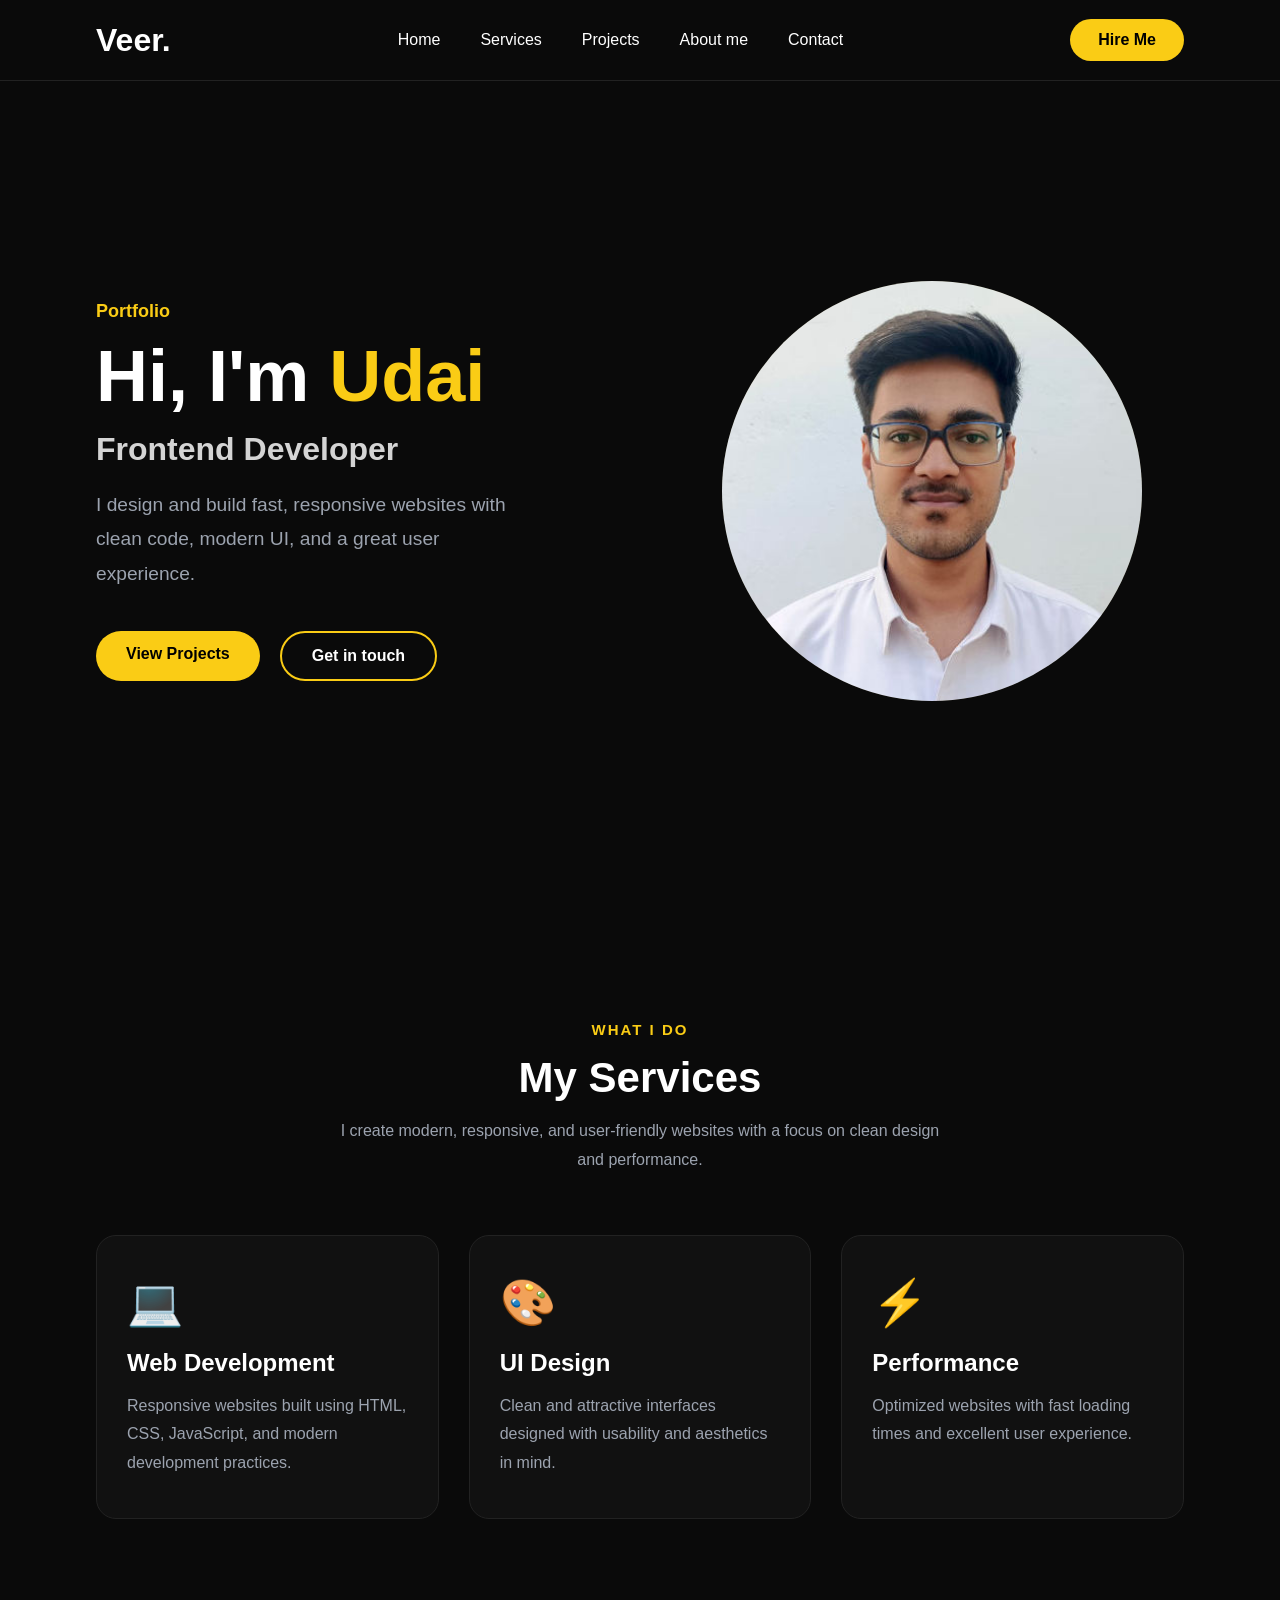
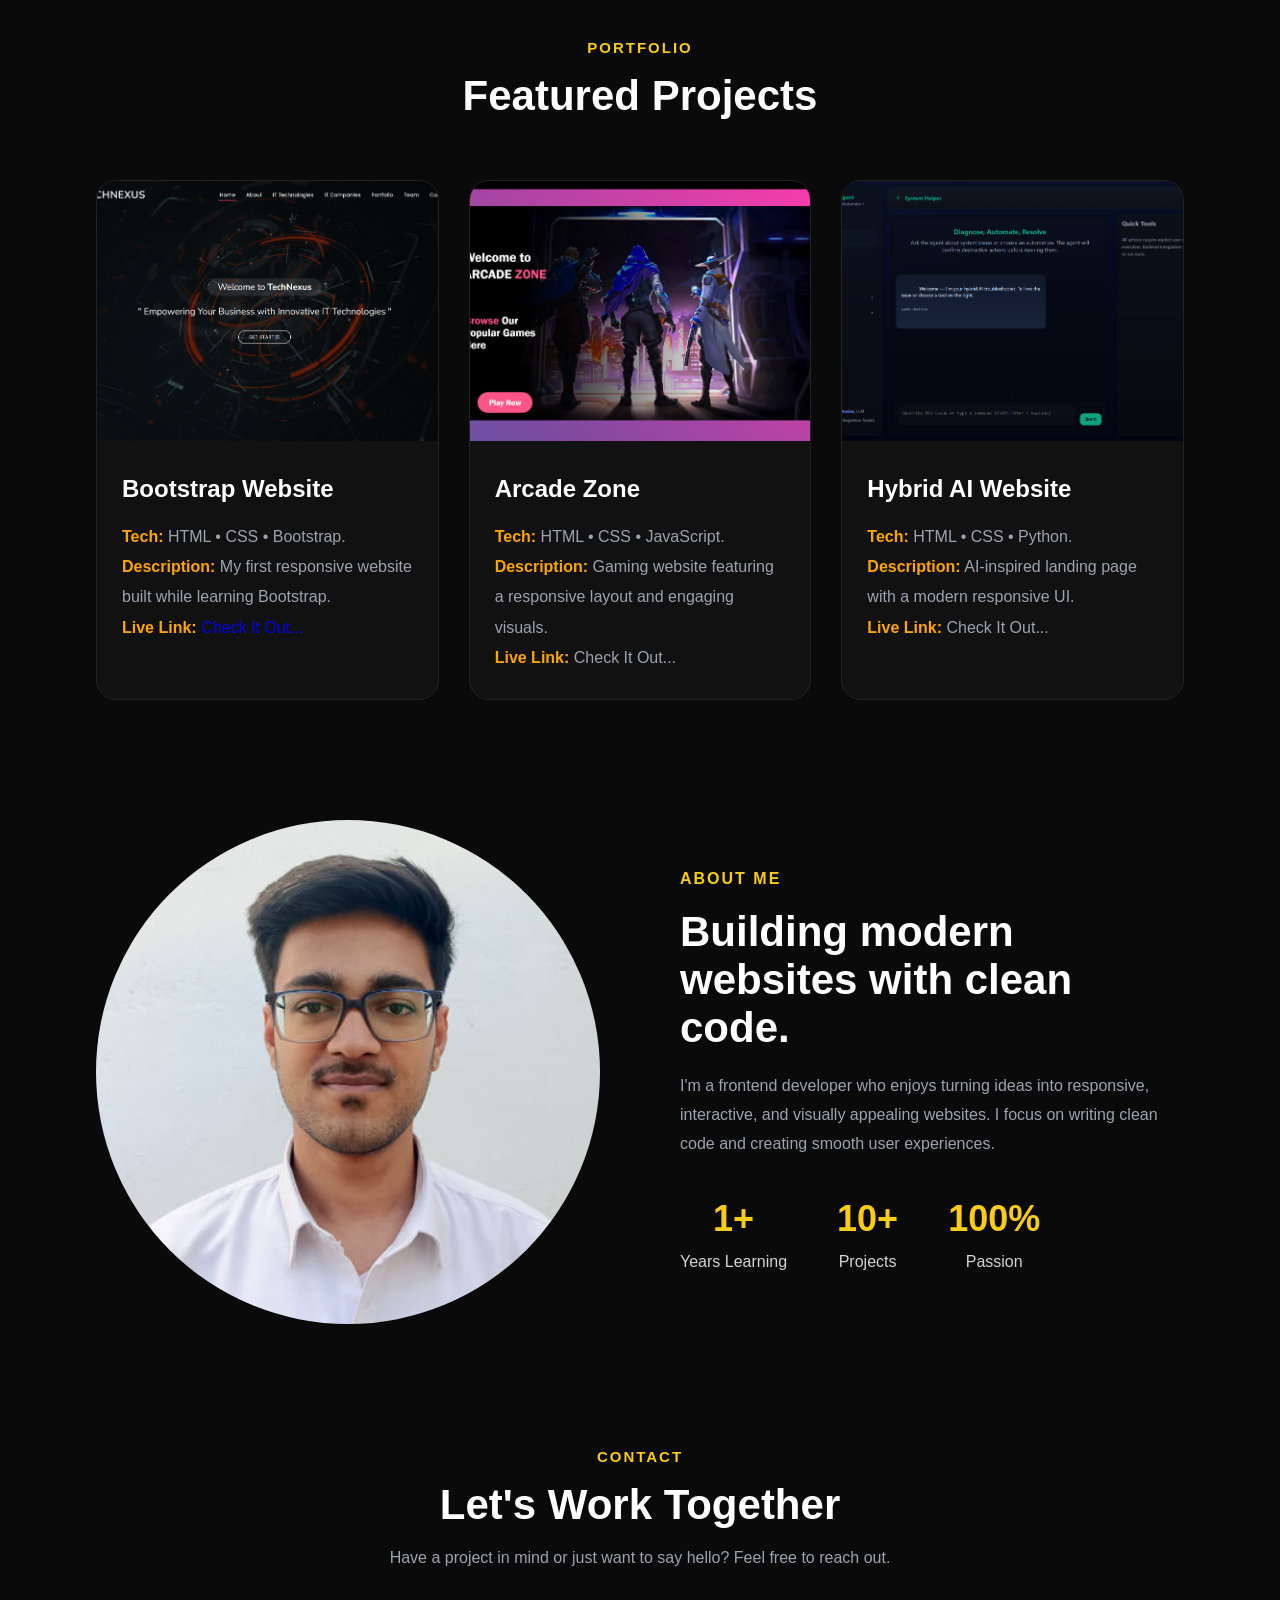
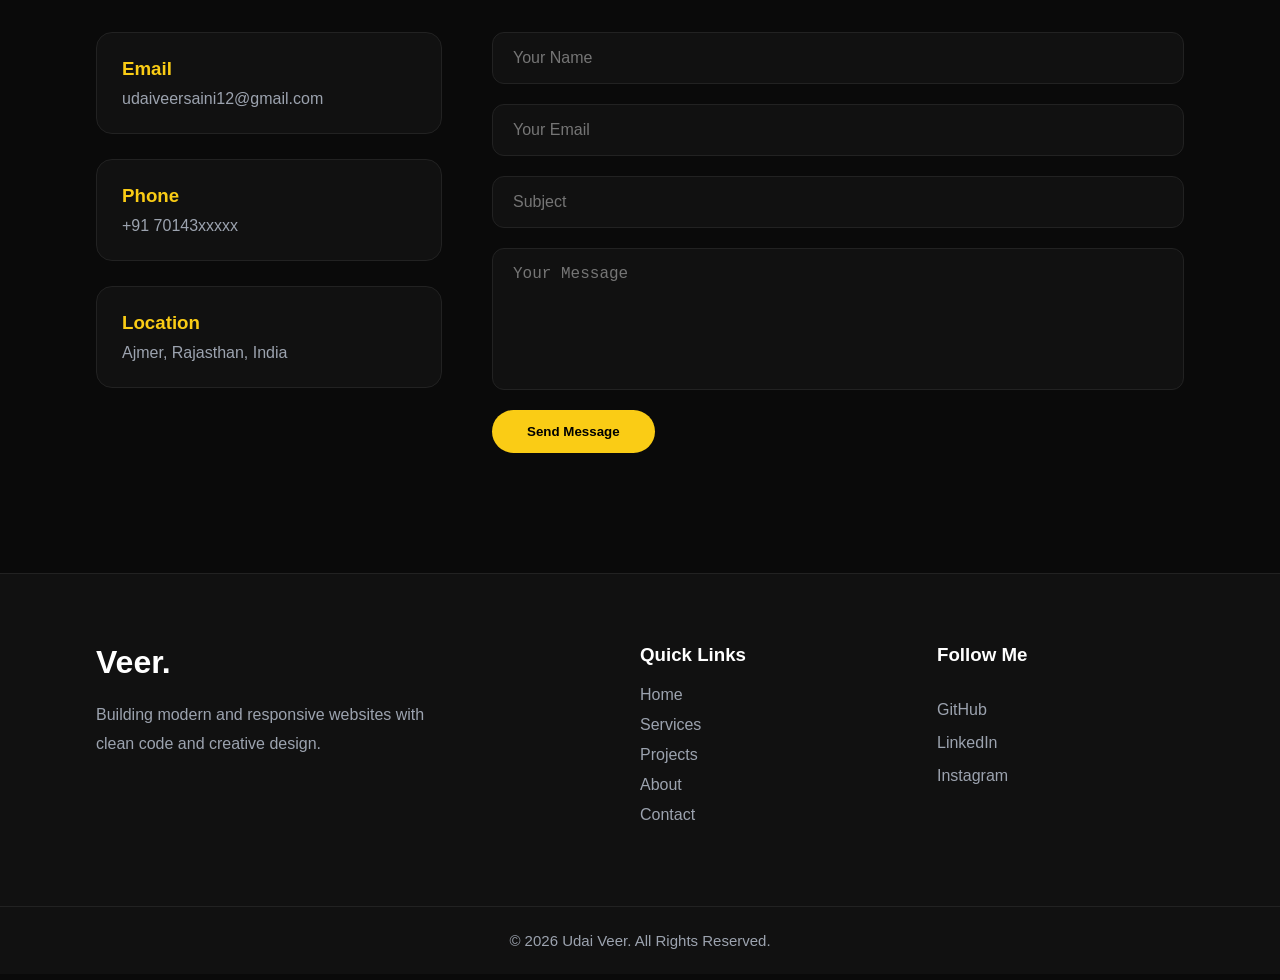
==== index.html @ 5d8bf42f "Initial portfolio website" ====
<!DOCTYPE html>
<html lang="en">
<head>
    <meta charset="UTF-8">
    <meta name="viewport" content="width=device-width, initial-scale=1.0">
    <link rel="stylesheet" href="style.css">
    <title>Document</title>
</head>
<body>
    <header>
    <nav class="navbar">
        <a href="#" class="logo">Veer.</a>

        <ul class="nav-links">
            <li><a href="#hero">Home</a></li>
            <li><a href="#services">Services</a></li>
            <li><a href="#projects">Projects</a></li>
            <li><a href="#about">About me</a></li>
            <li><a href="#contact">Contact</a></li>
        </ul>

        <a href="#contact" class="nav-btn">Hire Me</a>
    </nav>
</header>

<main>
    <section class="hero" id="hero">
        <div class="hero-content">
            <span class="greeting">Portfolio</span>

            <h1>Hi, I'm <span style="color:#facc15;">Udai</span></h1>

            <h2>Frontend Developer</h2>

            <p>
                I design and build fast, responsive websites with clean code,
                modern UI, and a great user experience.
            </p>

            <div class="hero-buttons">
                <a href="#projects" class="btn-primary">View Projects</a>
                <a href="#contact" class="btn-secondary">Get in touch</a>
            </div>
        </div>

        <div class="hero-image">
            <div class="circle"></div>
            <img src="assets/images/Mypicture.jpg" alt="Profile">
        </div>
    </section>
</main>
<section class="services" id="services">

    <div class="section-title">
        <span>WHAT I DO</span>
        <h2>My Services</h2>
        <p>
            I create modern, responsive, and user-friendly websites with a focus
            on clean design and performance.
        </p>
    </div>

    <div class="service-container">

        <div class="service-card">
            <div class="icon">💻</div>
            <h3>Web Development</h3>
            <p>
                Responsive websites built using HTML, CSS, JavaScript, and modern development practices.
            </p>
        </div>

        <div class="service-card">
            <div class="icon">🎨</div>
            <h3>UI Design</h3>
            <p>
                Clean and attractive interfaces designed with usability and aesthetics in mind.
            </p>
        </div>

        <div class="service-card">
            <div class="icon">⚡</div>
            <h3>Performance</h3>
            <p>
                Optimized websites with fast loading times and excellent user experience.
            </p>
        </div>

    </div>

</section>

<section class="work" id="projects">

    <div class="section-title">
        <span>PORTFOLIO</span>
        <h2>Featured Projects</h2>
    </div>

    <div class="work-grid">

        <div class="project-card">
            <img src="assets/images/nexus.png" alt="Project 1">

            <div class="project-content">
                <h3>Bootstrap Website</h3>
                <p><b style="color: orange;">Tech:</b> HTML • CSS • Bootstrap.</p>
                <p><b style="color: orange;">Description: </b> My first responsive website built while learning Bootstrap.</p>
                <p><b style="color: orange;">Live Link:</b><a href="https://udai-veer-saini.github.io/Arcade-zone/" target="_blank"> Check It Out...</a></p>
            </div>
        </div>

        <div class="project-card">
            <img src="assets/images/arcadezone.png" alt="Project 2">

            <div class="project-content">
                <h3>Arcade Zone</h3>
                <p><b style="color: orange;">Tech:</b> HTML • CSS • JavaScript.</p>
                <p><b style="color: orange;">Description:</b> Gaming website featuring a responsive layout and engaging visuals.</p>
                <p><b style="color: orange;">Live Link:</b> Check It Out...</p>
            </div>
        </div> 

        <div class="project-card">
            <img src="assets/images/hybridAIwebsite.png" alt="Project 3">

            <div class="project-content">
                <h3>Hybrid AI Website</h3>
                <p><b style="color: orange;">Tech:</b> HTML • CSS • Python.</p>
                <p><b style="color: orange;">Description:</b> AI-inspired landing page with a modern responsive UI.</p>
                <p><b style="color: orange;">Live Link:</b> Check It Out...</p>

            </div>
        </div>

    </div>

</section>

<section class="about" id="about">

    <div class="about-image">
        <img src="assets/images/Mypicture.jpg" alt="About Me">
    </div>

    <div class="about-content">

        <span>ABOUT ME</span>

        <h2>Building modern websites with clean code.</h2>

        <p>
            I'm a frontend developer who enjoys turning ideas into responsive,
            interactive, and visually appealing websites. I focus on writing
            clean code and creating smooth user experiences.
        </p>

        <div class="about-info">

            <div>
                <h3>1+</h3>
                <p>Years Learning</p>
            </div>

            <div>
                <h3>10+</h3>
                <p>Projects</p>
            </div>

            <div>
                <h3>100%</h3>
                <p>Passion</p>
            </div>

        </div>

    </div>

</section>

<section class="contact" id="contact">

    <div class="section-title">
        <span>CONTACT</span>
        <h2>Let's Work Together</h2>
        <p>
            Have a project in mind or just want to say hello? Feel free to
            reach out.
        </p>
    </div>

    <div class="contact-container">

        <div class="contact-info">

            <div class="info-box">
                <h3>Email</h3>
                <p>udaiveersaini12@gmail.com</p>
            </div>

            <div class="info-box">
                <h3>Phone</h3>
                <p>+91 70143xxxxx</p>
            </div>

            <div class="info-box">
                <h3>Location</h3>
                <p>Ajmer, Rajasthan, India</p>
            </div>

        </div>

        <form class="contact-form">

            <input type="text" placeholder="Your Name">

            <input type="email" placeholder="Your Email">

            <input type="text" placeholder="Subject">

            <textarea rows="6" placeholder="Your Message"></textarea>

            <button type="submit">Send Message</button>

        </form>

    </div>

</section>

<footer>

    <div class="footer-container">

        <div class="footer-logo">
            <h2>Veer.</h2>
            <p>
                Building modern and responsive websites with clean code and
                creative design.
            </p>
        </div>

        <div class="footer-links">
            <h3>Quick Links</h3>

            <ul>
                <li><a href="#hero">Home</a></li>
                <li><a href="#services">Services</a></li>
                <li><a href="#projects">Projects</a></li>
                <li><a href="#about">About</a></li>
                <li><a href="#contact">Contact</a></li>
            </ul>
        </div>

        <div class="footer-social">
            <h3>Follow Me</h3>

            <a href="https://github.com/udai-veer-saini">GitHub</a>
            <a href="https://www.linkedin.com/in/udai-veer-saini-18622a326/">LinkedIn</a>
            <a href="https://www.instagram.com/amz_veer?igsh=MTJ5anJjZzI0M3JkcA==">Instagram</a>
        </div>

    </div>

    <hr>

    <div class="copyright">
        <p>© 2026 Udai Veer. All Rights Reserved.</p>
    </div>

</footer>
</body>
</html>
---- style.css ----
/* RESET */

*{
    margin:0;
    padding:0;
    box-sizing:border-box;
}

html {
    scroll-behavior: smooth;
}

body{
    font-family:Arial, Helvetica, sans-serif;
    background:#0a0a0a;
    color:#fff;
}

/* NAVBAR */

header{
    position:sticky;
    top:0;
    z-index:1000;
    background:#0a0a0a;
    border-bottom:1px solid #222;
}

.navbar{
    width:85%;
    height:80px;
    margin:auto;

    display:flex;
    justify-content:space-between;
    align-items:center;
}

.logo{
    color:#fff;
    text-decoration:none;
    font-size:2rem;
    font-weight:700;
}

.nav-links{
    display:flex;
    list-style:none;
    gap:40px;
}

.nav-links a{
    text-decoration:none;
    color:#fff;
    font-size:16px;
    transition:.3s;
}

.nav-links a:hover{
    color:#facc15;
}

.nav-btn{
    text-decoration:none;
    color:#000;
    background:#facc15;
    padding:12px 28px;
    border-radius:30px;
    font-weight:600;
    transition:.3s;
}

.nav-btn:hover{
    background:#fde047;
}

/* HERO */

.hero{
    width:85%;
    margin:auto;
    min-height:calc(100vh - 80px);
    scroll-margin-top: 100px;
    display:flex;
    justify-content:space-between;
    align-items:center;
    gap:80px;
}

.hero-content{
    flex:1;
}

.greeting{
    color:#facc15;
    font-size:18px;
    font-weight:600;
}

.hero-content h1{
    font-size:4.5rem;
    margin:15px 0;
    line-height:1.1;
}

.hero-content h2{
    font-size:2rem;
    color:#d4d4d4;
    margin-bottom:20px;
}

.hero-content p{
    font-size:1.2rem;
    color:#9ca3af;
    max-width:420px;
    line-height:1.8;
}

.hero-buttons{
    display:flex;
    gap:20px;
    margin-top:40px;
}

.hero-buttons a{
    text-decoration:none;
    padding:14px 30px;
    border-radius:40px;
    font-weight:600;
    transition:.3s;
}

.btn-primary{
    background:#facc15;
    color:#000;
}

.btn-primary:hover{
    background:#fde047;
}

.btn-secondary{
    border:2px solid #facc15;
    color:#fff;
}

.btn-secondary:hover{
    background:#facc15;
    color:#000;
}

.hero-image{
    flex:1;
    display:flex;
    justify-content:center;
    align-items:center;
    position:relative;
}

.circle{
    width:420px;
    height:420px;
    border-radius:50%;
    background:#facc15;
    opacity:.15;
    position:absolute;
}

.hero-image img{
    width:420px;
    border-radius:210px;
    position:relative;
}

/* RESPONSIVE */

@media (max-width:992px){

    .navbar{
        width:92%;
    }

    .nav-links{
        display:none;
    }

    .hero{
        width:92%;
        flex-direction:column-reverse;
        text-align:center;
        padding:60px 0;
    }

    .hero-content p{
        margin:auto;
    }

    .hero-buttons{
        justify-content:center;
    }

    .hero-content h1{
        font-size:3.2rem;
    }

    .hero-content h2{
        font-size:1.6rem;
    }

    .hero-image img{
        width:320px;
    }

    .circle{
        width:320px;
        height:320px;
    }
}

.services{
    width:85%;
    margin:120px auto;
    scroll-margin-top: 100px;
}

.section-title{
    text-align:center;
    margin-bottom:60px;
}

.section-title span{
    color:#facc15;
    font-size:15px;
    font-weight:600;
    letter-spacing:2px;
}

.section-title h2{
    font-size:42px;
    margin:15px 0;
}

.section-title p{
    color:#9ca3af;
    max-width:600px;
    margin:auto;
    line-height:1.8;
}

.service-container{
    display:grid;
    grid-template-columns:repeat(3,1fr);
    gap:30px;
}

.service-card{
    background:#111;
    border:1px solid #222;
    border-radius:20px;
    padding:40px 30px;
    transition:.3s;
}

.service-card:hover{
    transform:translateY(-8px);
    border-color:#facc15;
}

.icon{
    font-size:45px;
    margin-bottom:20px;
}

.service-card h3{
    font-size:24px;
    margin-bottom:15px;
}

.service-card p{
    color:#9ca3af;
    line-height:1.8;
}

@media(max-width:992px){

    .service-container{
        grid-template-columns:1fr;
    }

}

.work{
    width:85%;
    margin:120px auto;
    scroll-margin-top: 100px;
}

.work-grid{
    margin-top:60px;

    display:grid;
    grid-template-columns:repeat(3,1fr);
    gap:30px;
}

.project-card{
    background:#111;
    border-radius:20px;
    overflow:hidden;
    border:1px solid #222;
    transition:.3s;
}

.project-card:hover{
    transform:translateY(-10px);
    border-color:#facc15;
}

.project-card img{
    width:100%;
    height:260px;
    object-fit:cover;
    display:block;
}

.project-content{
    padding:25px;
    line-height: 1.9;
}

.project-content a{
    text-decoration: none;
}

.project-content h3{
    margin-bottom:10px;
    font-size:24px;
}

.project-content p{
    color:#9ca3af;
}

@media(max-width:992px){

    .work-grid{
        grid-template-columns:1fr;
    }

}

.about{
    width:85%;
    margin:120px auto;
    scroll-margin-top: 100px;
    display:flex;
    align-items:center;
    gap:80px;
}

.about-image{
    flex:1;
}

.about-image img{
    width:100%;
    border-radius:400px;
}

.about-content{
    flex:1;
}

.about-content span{
    color:#facc15;
    letter-spacing:2px;
    font-weight:600;
}

.about-content h2{
    font-size:42px;
    margin:20px 0;
}

.about-content p{
    color:#9ca3af;
    line-height:1.8;
}

.about-info{
    display:flex;
    gap:50px;
    margin-top:40px;
    text-align: center;
}

.about-info h3{
    color:#facc15;
    font-size:36px;
    margin-bottom:8px;
}

.about-info p{
    color:#d4d4d4;
    text-align: center;
}

@media(max-width:992px){

    .about{
        flex-direction:column;
        text-align:center;
    }

    .about-info{
        justify-content:center;
        flex-wrap:wrap;
    }

}

.contact{
    width:85%;
    margin:120px auto;
    scroll-margin-top: 100px;
}

.contact-container{
    margin-top:60px;

    display:grid;
    grid-template-columns:1fr 2fr;
    gap:50px;
}

.contact-info{
    display:flex;
    flex-direction:column;
    gap:25px;
}

.info-box{
    background:#111;
    border:1px solid #222;
    border-radius:16px;
    padding:25px;
}

.info-box h3{
    color:#facc15;
    margin-bottom:10px;
}

.info-box p{
    color:#9ca3af;
}

.contact-form{
    display:flex;
    flex-direction:column;
    gap:20px;
}

.contact-form input,
.contact-form textarea{
    width:100%;
    padding:16px 20px;
    background:#111;
    border:1px solid #222;
    border-radius:12px;
    color:#fff;
    font-size:16px;
    outline:none;
}

.contact-form input:focus,
.contact-form textarea:focus{
    border-color:#facc15;
}

.contact-form textarea{
    resize:none;
}

.contact-form button{
    width:fit-content;
    padding:14px 35px;
    background:#facc15;
    color:#000;
    border:none;
    border-radius:40px;
    font-weight:600;
    cursor:pointer;
}

.contact-form button:hover{
    background:#fde047;
}

@media(max-width:992px){

    .contact-container{
        grid-template-columns:1fr;
    }

}

footer{
    margin-top:120px;
    background:#111;
    border-top:1px solid #222;
}

.footer-container{
    width:85%;
    margin:auto;
    padding:70px 0;

    display:grid;
    grid-template-columns:2fr 1fr 1fr;
    gap:50px;
}

.footer-logo h2{
    font-size:32px;
    margin-bottom:20px;
}

.footer-logo p{
    color:#9ca3af;
    line-height:1.8;
    max-width:350px;
}

.footer-links h3,
.footer-social h3{
    margin-bottom:20px;
}

.footer-links ul{
    list-style:none;
}

.footer-links li{
    margin-bottom:12px;
}

.footer-links a,
.footer-social a{
    color:#9ca3af;
    text-decoration:none;
    transition:.3s;
}

.footer-links a:hover,
.footer-social a:hover{
    color:#facc15;
}

.footer-social{
    display:flex;
    flex-direction:column;
    gap:15px;
}

hr{
    border:none;
    border-top:1px solid #222;
}

.copyright{
    text-align:center;
    padding:25px 0;
}

.copyright p{
    color:#9ca3af;
    font-size:15px;
}

@media(max-width:992px){

    .footer-container{
        grid-template-columns:1fr;
        text-align:center;
    }

    .footer-logo p{
        margin:auto;
    }

    .footer-social{
        align-items:center;
    }

}
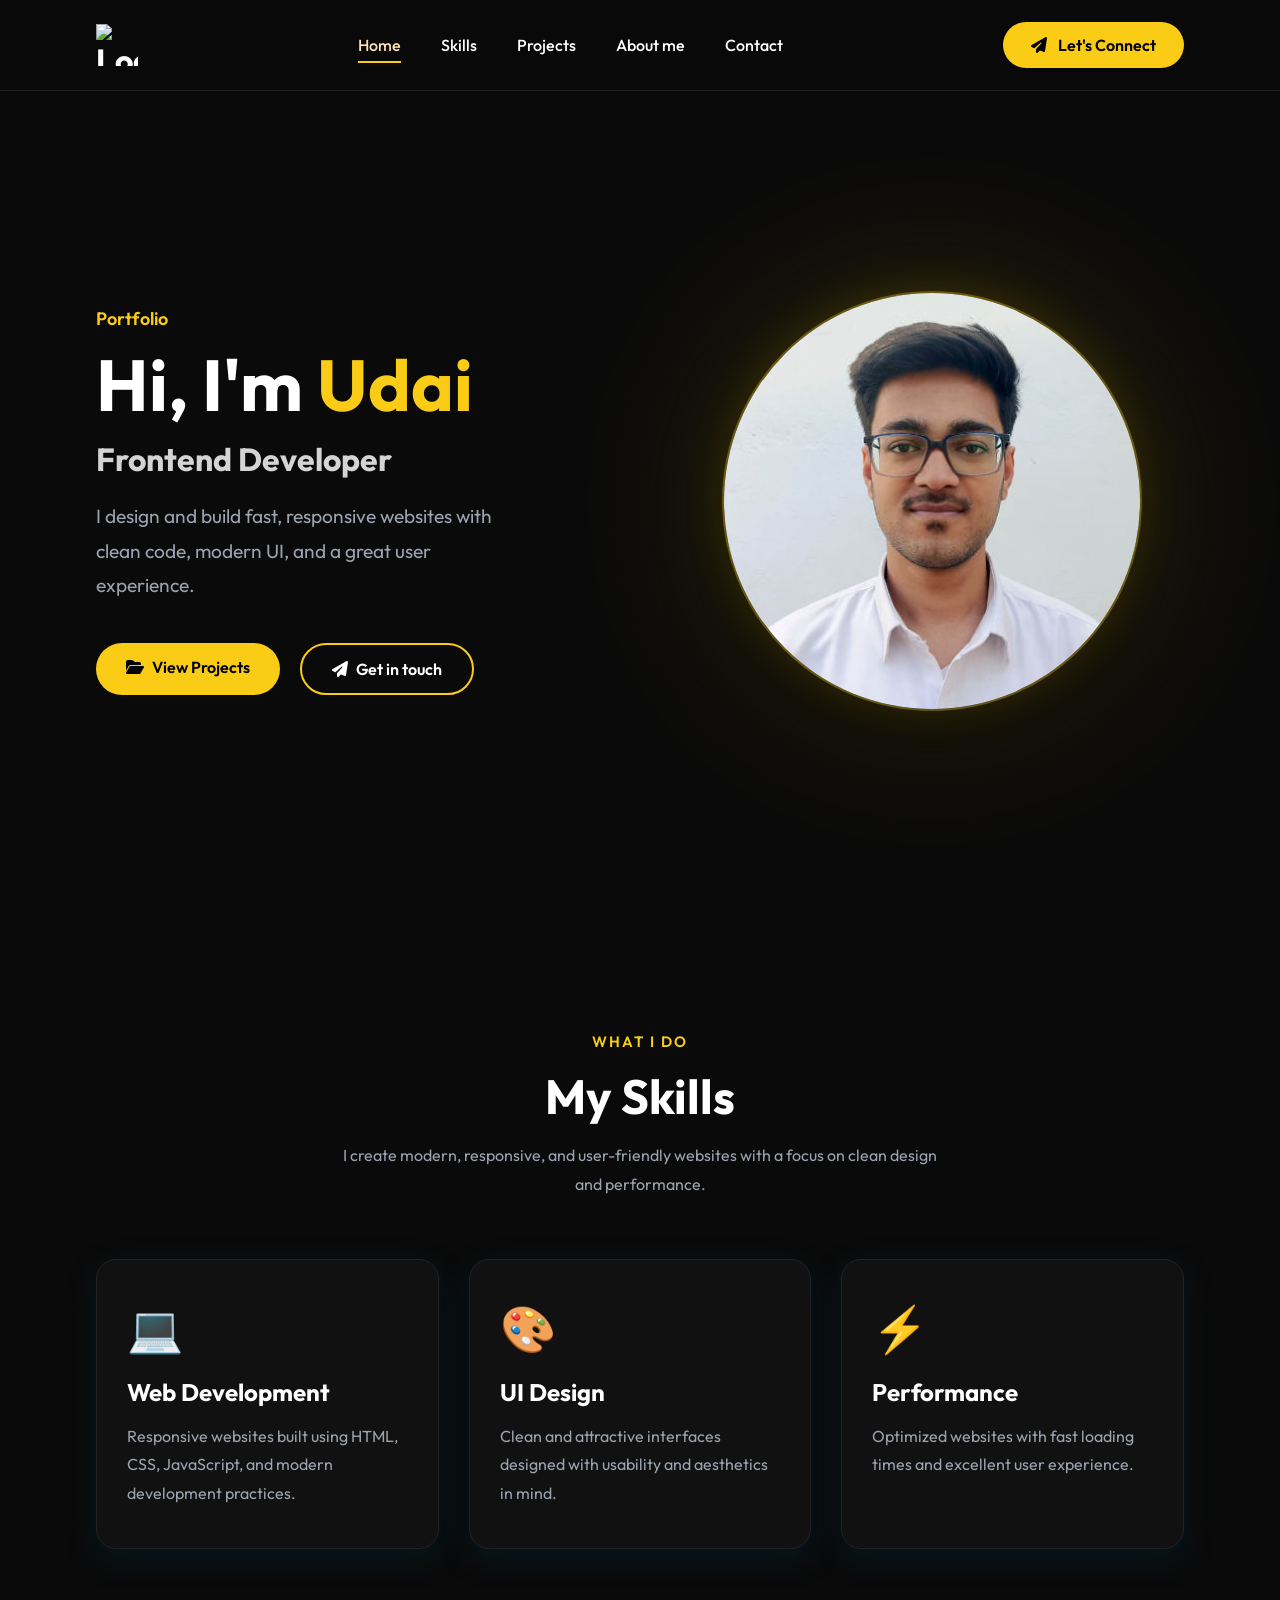
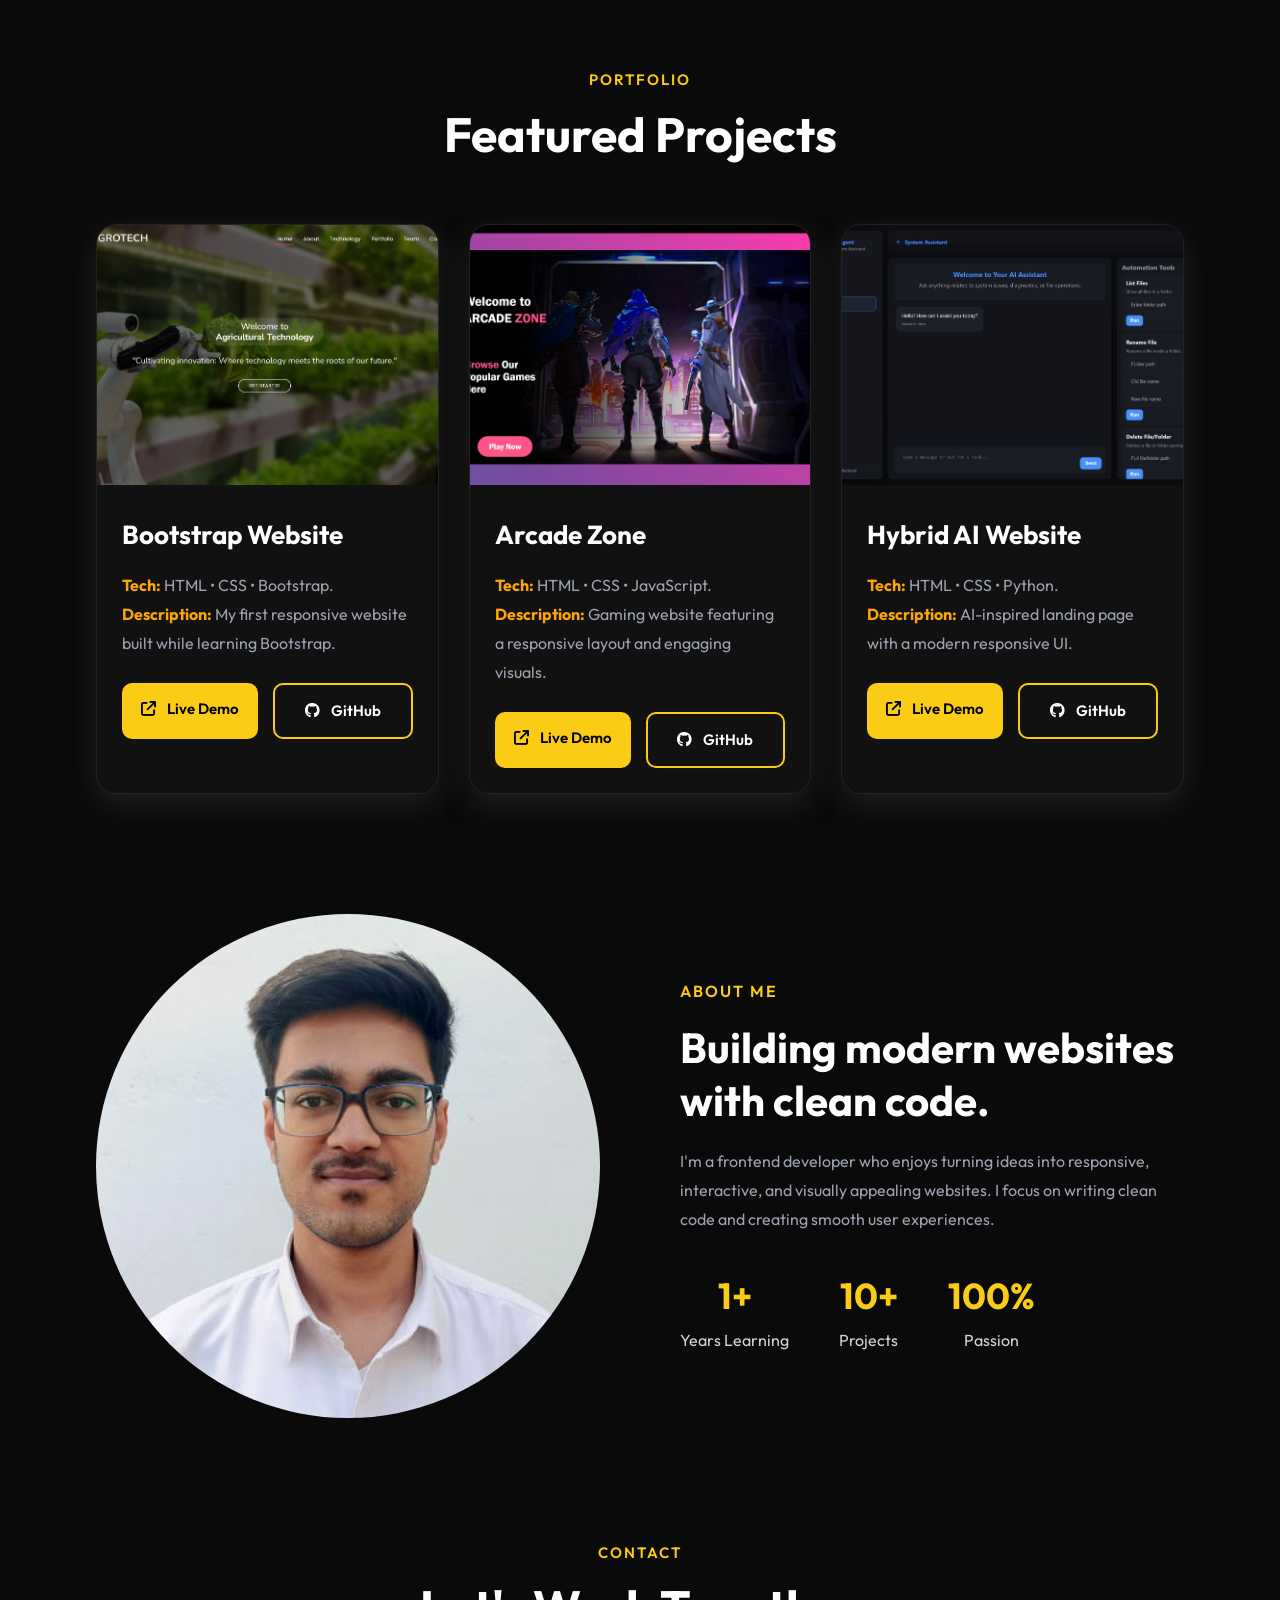
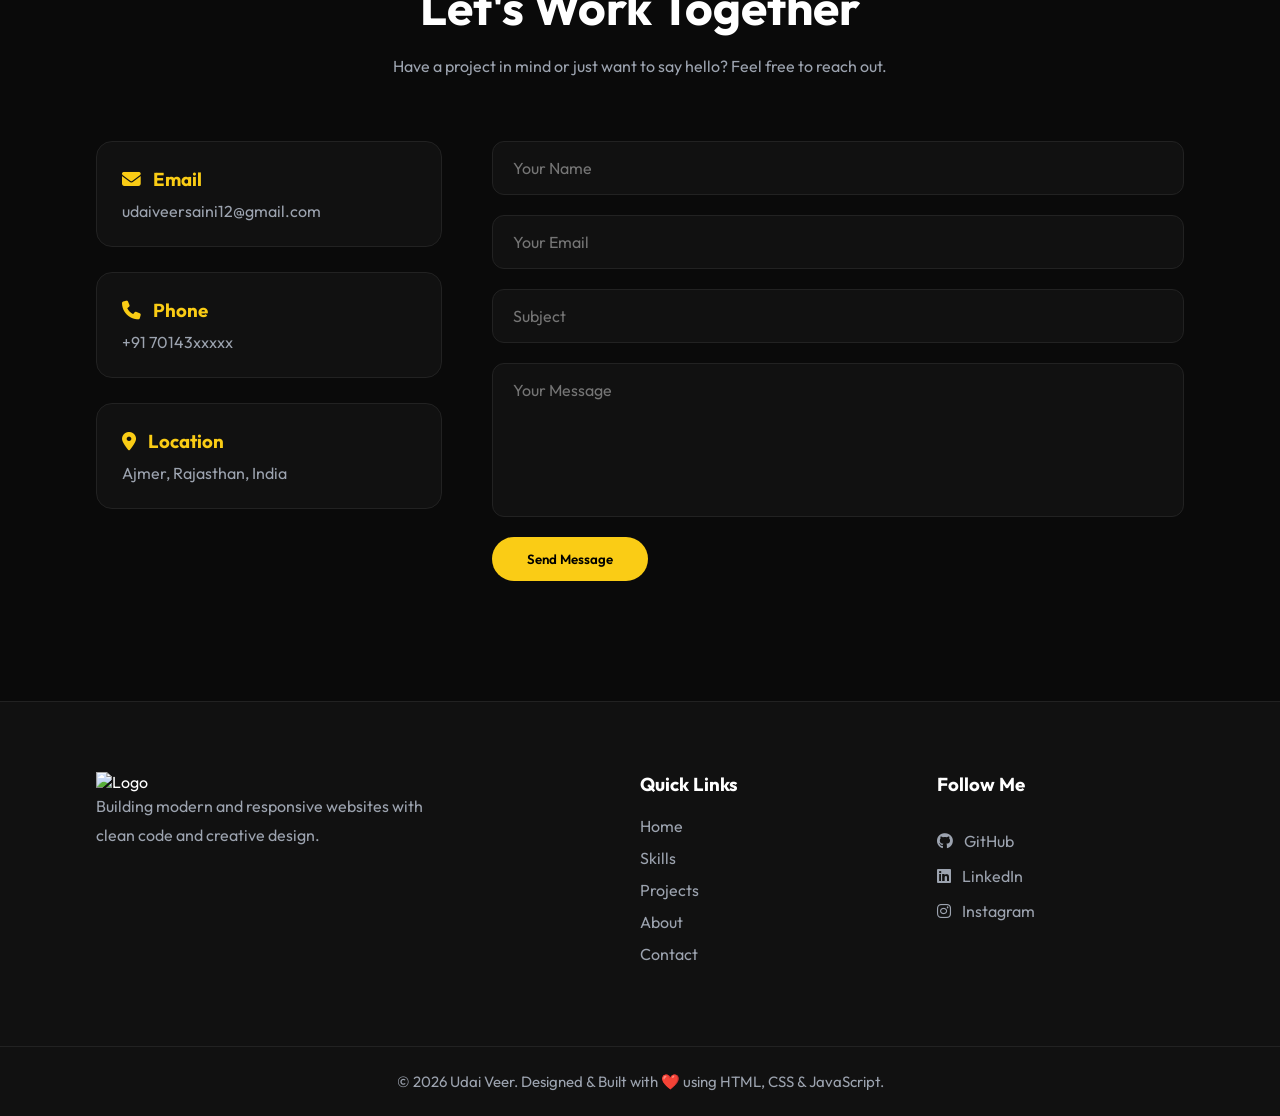
==== commit 598432f3: "Final portfolio polish" ====
--- a/index.html
+++ b/index.html
@@ -3,28 +3,35 @@
 <head>
     <meta charset="UTF-8">
     <meta name="viewport" content="width=device-width, initial-scale=1.0">
+    <link rel="icon" href="assets/images/logo.png" type="image/png">
     <link rel="stylesheet" href="style.css">
-    <title>Document</title>
+    <link rel="preconnect" href="https://fonts.googleapis.com">
+    <link rel="preconnect" href="https://fonts.gstatic.com" crossorigin>
+    <link href="https://fonts.googleapis.com/css2?family=Outfit:wght@300;400;500;600;700;800&display=swap" rel="stylesheet">
+    <link rel="stylesheet" href="https://cdnjs.cloudflare.com/ajax/libs/font-awesome/6.7.2/css/all.min.css">
+    <title>Udai Veer | Frontend Developer</title>
 </head>
 <body>
     <header>
     <nav class="navbar">
-        <a href="#" class="logo">Veer.</a>
+        <a href="#" class="logo">
+            <img src="https://img.icons8.com/?size=128&id=DaHOyApjMIh1&format=png" alt="Logo">
+        </a>
 
         <ul class="nav-links">
             <li><a href="#hero">Home</a></li>
-            <li><a href="#services">Services</a></li>
+            <li><a href="#skills">Skills</a></li>
             <li><a href="#projects">Projects</a></li>
             <li><a href="#about">About me</a></li>
             <li><a href="#contact">Contact</a></li>
         </ul>
 
-        <a href="#contact" class="nav-btn">Hire Me</a>
+        <a href="#contact" class="nav-btn"><i class="fa-solid fa-paper-plane"></i> Let's Connect</a>
     </nav>
 </header>
 
 <main>
-    <section class="hero" id="hero">
+    <section class="hero hidden" id="hero">
         <div class="hero-content">
             <span class="greeting">Portfolio</span>
 
@@ -38,8 +45,8 @@
             </p>
 
             <div class="hero-buttons">
-                <a href="#projects" class="btn-primary">View Projects</a>
-                <a href="#contact" class="btn-secondary">Get in touch</a>
+                <a href="#projects" class="btn-primary"><i class="fa-solid fa-folder-open"></i>View Projects</a>
+                <a href="#contact" class="btn-secondary"><i class="fa-solid fa-paper-plane"></i>Get in touch</a>
             </div>
         </div>
 
@@ -49,11 +56,11 @@
         </div>
     </section>
 </main>
-<section class="services" id="services">
+<section class="services hidden" id="skills">
 
     <div class="section-title">
         <span>WHAT I DO</span>
-        <h2>My Services</h2>
+        <h2>My Skills</h2>
         <p>
             I create modern, responsive, and user-friendly websites with a focus
             on clean design and performance.
@@ -90,7 +97,7 @@
 
 </section>
 
-<section class="work" id="projects">
+<section class="work hidden" id="projects">
 
     <div class="section-title">
         <span>PORTFOLIO</span>
@@ -100,13 +107,16 @@
     <div class="work-grid">
 
         <div class="project-card">
-            <img src="assets/images/nexus.png" alt="Project 1">
+            <img src="assets/images/agrotech.png" alt="Project 1">
 
             <div class="project-content">
                 <h3>Bootstrap Website</h3>
                 <p><b style="color: orange;">Tech:</b> HTML • CSS • Bootstrap.</p>
                 <p><b style="color: orange;">Description: </b> My first responsive website built while learning Bootstrap.</p>
-                <p><b style="color: orange;">Live Link:</b><a href="https://udai-veer-saini.github.io/Arcade-zone/" target="_blank"> Check It Out...</a></p>
+                    <div class="project-buttons">
+                        <a href="https://udai-veer-saini.github.io/Website/" target="_blank" class="live-btn"><i class="fa-solid fa-arrow-up-right-from-square"></i> Live Demo</a>
+                        <a href="https://github.com/udai-veer-saini/Website" target="_blank" class="github-btn"><i class="fa-brands fa-github"></i> GitHub</a>
+                    </div>
             </div>
         </div>
 
@@ -117,27 +127,32 @@
                 <h3>Arcade Zone</h3>
                 <p><b style="color: orange;">Tech:</b> HTML • CSS • JavaScript.</p>
                 <p><b style="color: orange;">Description:</b> Gaming website featuring a responsive layout and engaging visuals.</p>
-                <p><b style="color: orange;">Live Link:</b> Check It Out...</p>
+                    <div class="project-buttons">
+                        <a href="https://udai-veer-saini.github.io/Arcade-zone/" target="_blank" class="live-btn"><i class="fa-solid fa-arrow-up-right-from-square"></i> Live Demo</a>
+                        <a href="https://github.com/udai-veer-saini/Arcade-zone" target="_blank" class="github-btn"><i class="fa-brands fa-github"></i> GitHub</a>
+                    </div>
             </div>
         </div> 
 
         <div class="project-card">
-            <img src="assets/images/hybridAIwebsite.png" alt="Project 3">
+            <img src="assets/images/hybridAI.png" alt="Project 3">
 
             <div class="project-content">
                 <h3>Hybrid AI Website</h3>
                 <p><b style="color: orange;">Tech:</b> HTML • CSS • Python.</p>
                 <p><b style="color: orange;">Description:</b> AI-inspired landing page with a modern responsive UI.</p>
-                <p><b style="color: orange;">Live Link:</b> Check It Out...</p>
-
-            </div>
-        </div>
-
-    </div>
-
-</section>
-
-<section class="about" id="about">
+                    <div class="project-buttons">
+                        <a href="https://udai-veer-saini.github.io/hybrid-ai-agent/" target="_blank" class="live-btn"><i class="fa-solid fa-arrow-up-right-from-square"></i> Live Demo</a>
+                        <a href="https://github.com/udai-veer-saini/hybrid-ai-agent" target="_blank" class="github-btn"><i class="fa-brands fa-github"></i> GitHub</a>
+                    </div>
+            </div>
+        </div>
+
+    </div>
+
+</section>
+
+<section class="about hidden" id="about">
 
     <div class="about-image">
         <img src="assets/images/Mypicture.jpg" alt="About Me">
@@ -178,7 +193,7 @@
 
 </section>
 
-<section class="contact" id="contact">
+<section class="contact hidden" id="contact">
 
     <div class="section-title">
         <span>CONTACT</span>
@@ -194,17 +209,17 @@
         <div class="contact-info">
 
             <div class="info-box">
-                <h3>Email</h3>
+                <h3><i class="fa-solid fa-envelope"></i> Email</h3>
                 <p>udaiveersaini12@gmail.com</p>
             </div>
 
             <div class="info-box">
-                <h3>Phone</h3>
+                <h3><i class="fa-solid fa-phone"></i> Phone</h3>
                 <p>+91 70143xxxxx</p>
             </div>
 
             <div class="info-box">
-                <h3>Location</h3>
+                <h3><i class="fa-solid fa-location-dot"></i> Location</h3>
                 <p>Ajmer, Rajasthan, India</p>
             </div>
 
@@ -230,10 +245,10 @@
 
 <footer>
 
-    <div class="footer-container">
+    <div class="footer-container hidden">
 
         <div class="footer-logo">
-            <h2>Veer.</h2>
+            <img src="https://img.icons8.com/?size=128&id=sqFNFhOLpYta&format=png" alt="Logo">
             <p>
                 Building modern and responsive websites with clean code and
                 creative design.
@@ -245,7 +260,7 @@
 
             <ul>
                 <li><a href="#hero">Home</a></li>
-                <li><a href="#services">Services</a></li>
+                <li><a href="#skills">Skills</a></li>
                 <li><a href="#projects">Projects</a></li>
                 <li><a href="#about">About</a></li>
                 <li><a href="#contact">Contact</a></li>
@@ -255,9 +270,9 @@
         <div class="footer-social">
             <h3>Follow Me</h3>
 
-            <a href="https://github.com/udai-veer-saini">GitHub</a>
-            <a href="https://www.linkedin.com/in/udai-veer-saini-18622a326/">LinkedIn</a>
-            <a href="https://www.instagram.com/amz_veer?igsh=MTJ5anJjZzI0M3JkcA==">Instagram</a>
+            <a href="https://github.com/udai-veer-saini"><i class="fa-brands fa-github"></i> GitHub</a>
+            <a href="https://www.linkedin.com/in/udai-veer-saini-18622a326/"><i class="fa-brands fa-linkedin"></i> LinkedIn</a>
+            <a href="https://www.instagram.com/amz_veer?igsh=MTJ5anJjZzI0M3JkcA=="><i class="fa-brands fa-instagram"></i> Instagram</a>
         </div>
 
     </div>
@@ -265,9 +280,10 @@
     <hr>
 
     <div class="copyright">
-        <p>© 2026 Udai Veer. All Rights Reserved.</p>
+        <p>© 2026 Udai Veer. Designed & Built with ❤️ using HTML, CSS & JavaScript.</p>
     </div>
 
 </footer>
+<script src="script.js"></script>
 </body>
 </html>
--- a/style.css
+++ b/style.css
@@ -4,6 +4,7 @@
     margin:0;
     padding:0;
     box-sizing:border-box;
+    font-family:'Outfit',sans-serif;
 }
 
 html {
@@ -14,6 +15,39 @@
     font-family:Arial, Helvetica, sans-serif;
     background:#0a0a0a;
     color:#fff;
+    animation:fadeIn .7s ease;
+}
+
+@keyframes fadeIn{
+    from{
+        opacity:0;
+    }
+
+    to{
+        opacity:1;
+    }
+}
+
+::selection{
+    background:#facc15;
+    color:#000;
+}
+
+::-webkit-scrollbar{
+    width:8px;
+}
+
+::-webkit-scrollbar-track{
+    background:#0a0a0a;
+}
+
+::-webkit-scrollbar-thumb{
+    background:#facc15;
+    border-radius:20px;
+}
+
+::-webkit-scrollbar-thumb:hover{
+    background:#fde047;
 }
 
 /* NAVBAR */
@@ -22,13 +56,15 @@
     position:sticky;
     top:0;
     z-index:1000;
-    background:#0a0a0a;
-    border-bottom:1px solid #222;
+    background: rgba(10,10,10,.85);
+    backdrop-filter: blur(12px);
+    -webkit-backdrop-filter: blur(12px);
+    border-bottom: 1px solid #1f1f1f;
 }
 
 .navbar{
     width:85%;
-    height:80px;
+    height:90px;
     margin:auto;
 
     display:flex;
@@ -37,10 +73,21 @@
 }
 
 .logo{
+    display:flex;
+    align-items:center;
+    gap:12px;
+
+    text-decoration:none;
     color:#fff;
-    text-decoration:none;
-    font-size:2rem;
+    font-size:32px;
     font-weight:700;
+    letter-spacing:.5px;
+}
+
+.logo img{
+    width:42px;
+    height:42px;
+    object-fit:contain;
 }
 
 .nav-links{
@@ -54,18 +101,45 @@
     color:#fff;
     font-size:16px;
     transition:.3s;
+    position:relative;
+    font-weight:500;
+}
+
+.nav-links a::after{
+    content:"";
+    position:absolute;
+    left:0;
+    bottom:-8px;
+
+    width:0;
+    height:2px;
+
+    background:#facc15;
+    transition:.3s;
+}
+
+.nav-links a:hover::after{
+    width:100%;
 }
 
 .nav-links a:hover{
-    color:#facc15;
+    color:#fff;
+}
+
+.nav-links a.active{
+    color:#ffe0b7;
+}
+
+.nav-links a.active::after{
+    width:100%;
 }
 
 .nav-btn{
     text-decoration:none;
     color:#000;
     background:#facc15;
-    padding:12px 28px;
-    border-radius:30px;
+    border-radius:50px;
+    padding:13px 28px;
     font-weight:600;
     transition:.3s;
 }
@@ -162,16 +236,24 @@
     height:420px;
     border-radius:50%;
     background:#facc15;
-    opacity:.15;
+
     position:absolute;
+    z-index:0;
+
+    opacity:.18;
+    filter:blur(80px);
 }
 
 .hero-image img{
     width:420px;
-    border-radius:210px;
+    border-radius:50%;
     position:relative;
-}
-
+    z-index:1;
+    border:2px solid rgba(250,204,21,.35);
+    box-shadow:
+        0 0 40px rgba(250,204,21,.15),
+        0 20px 60px rgba(0,0,0,.5);
+}
 /* RESPONSIVE */
 
 @media (max-width:992px){
@@ -236,8 +318,9 @@
 }
 
 .section-title h2{
-    font-size:42px;
+    font-size:48px;
     margin:15px 0;
+    font-weight:700;
 }
 
 .section-title p{
@@ -259,6 +342,7 @@
     border-radius:20px;
     padding:40px 30px;
     transition:.3s;
+    box-shadow:0 10px 30px rgba(0, 53, 70, 0.32)
 }
 
 .service-card:hover{
@@ -309,6 +393,7 @@
     overflow:hidden;
     border:1px solid #222;
     transition:.3s;
+    box-shadow:0 10px 30px rgba(75, 75, 75, 0.35);
 }
 
 .project-card:hover{
@@ -321,6 +406,13 @@
     height:260px;
     object-fit:cover;
     display:block;
+    transition:.35s ease;
+    overflow:hidden;
+
+}
+
+.project-card:hover img{
+    transform:scale(1.05);
 }
 
 .project-content{
@@ -333,12 +425,50 @@
 }
 
 .project-content h3{
-    margin-bottom:10px;
-    font-size:24px;
+    font-size:26px;
+    margin-bottom:12px;
+    font-weight:700;
 }
 
 .project-content p{
     color:#9ca3af;
+    line-height:1.8;
+}
+
+.project-buttons{
+    display:flex;
+    gap:15px;
+    margin-top:25px;
+}
+
+.project-buttons a{
+    flex:1;
+    text-align:center;
+    text-decoration:none;
+    padding:12px 0;
+    border-radius:10px;
+    font-size:15px;
+    font-weight:600;
+    transition:.3s ease;
+}
+
+.live-btn{
+    background:#facc15;
+    color:#000;
+}
+
+.live-btn:hover{
+    background:#fde047;
+}
+
+.github-btn{
+    border:2px solid #facc15;
+    color:#fff;
+}
+
+.github-btn:hover{
+    background:#facc15;
+    color:#000;
 }
 
 @media(max-width:992px){
@@ -476,6 +606,7 @@
 .contact-form input:focus,
 .contact-form textarea:focus{
     border-color:#facc15;
+    box-shadow:0 0 15px rgba(250,204,21,.2);
 }
 
 .contact-form textarea{
@@ -593,4 +724,18 @@
         align-items:center;
     }
 
+}
+
+.hidden{
+    opacity:0;
+    transform:translateY(50px);
+    transition:all .8s ease;
+}
+
+.show{
+    opacity:1;
+    transform:translateY(0);
+}
+i{
+    margin-right:8px;
 }
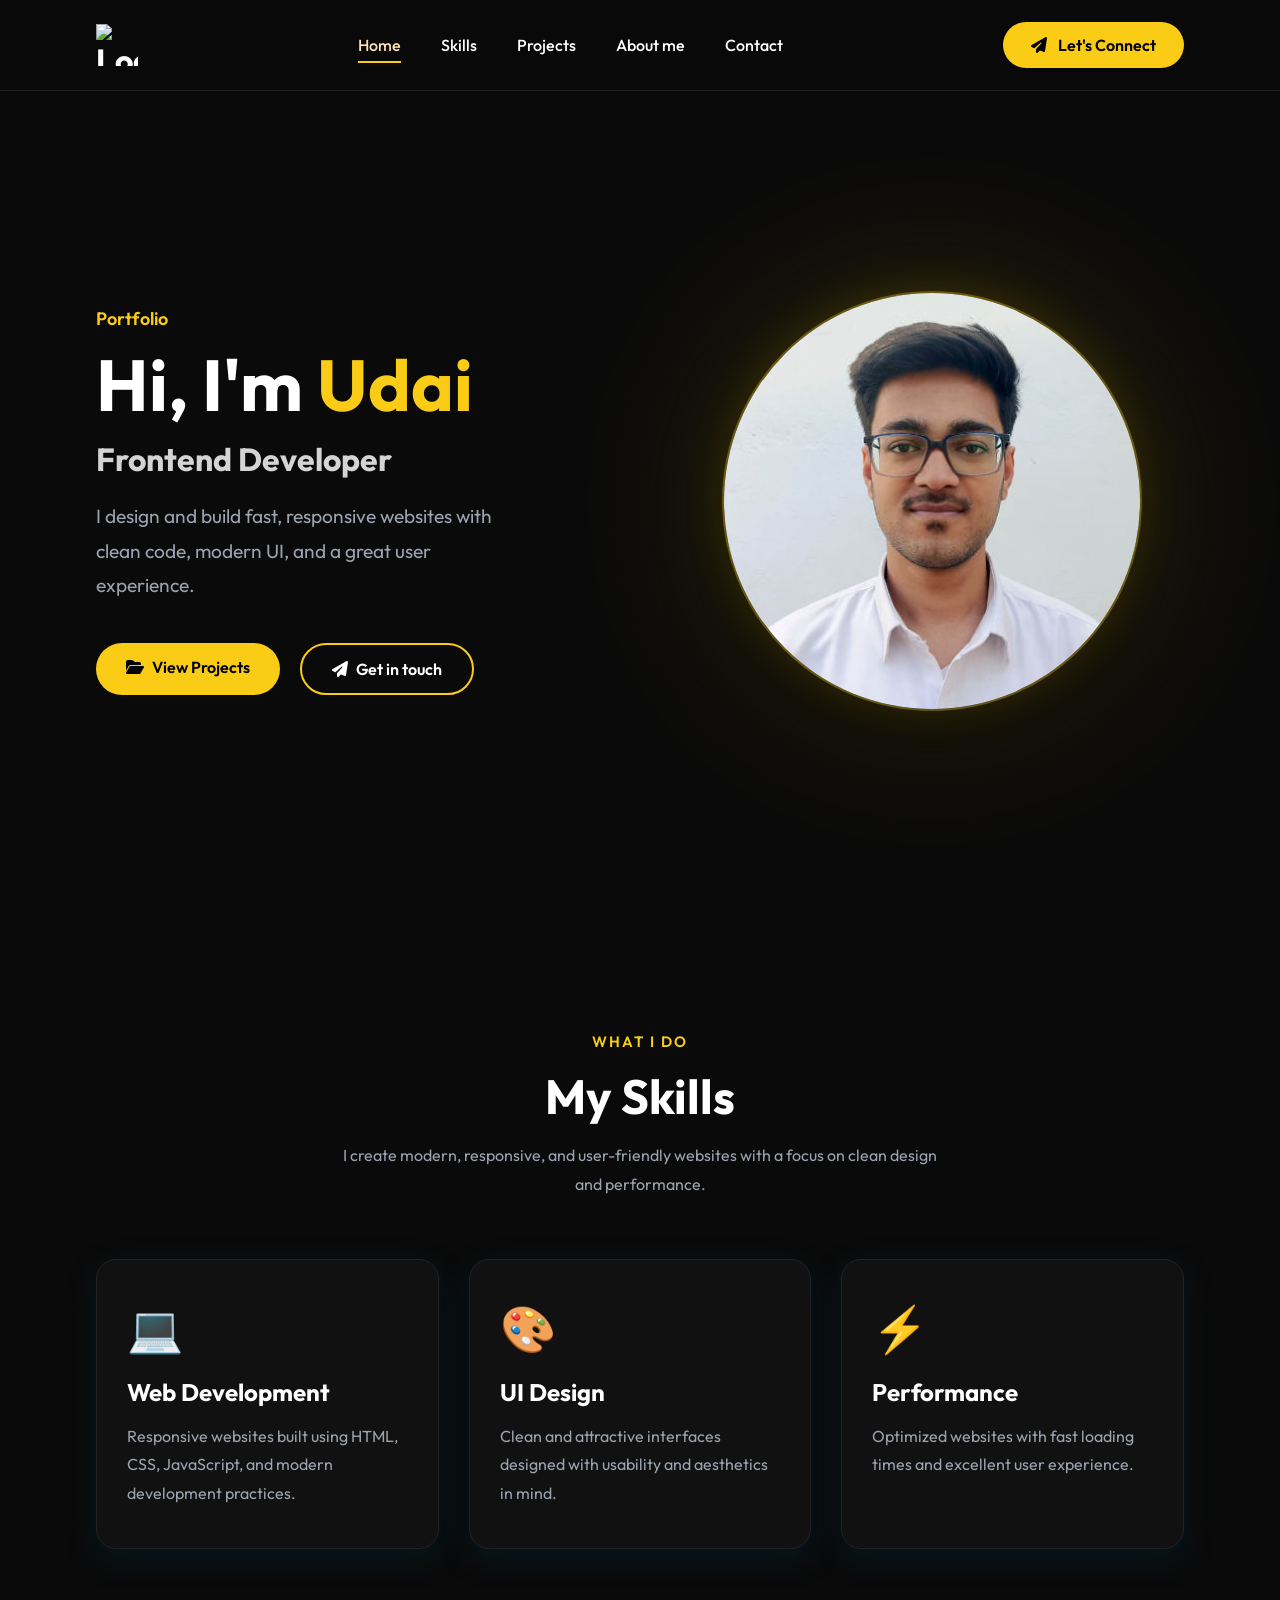
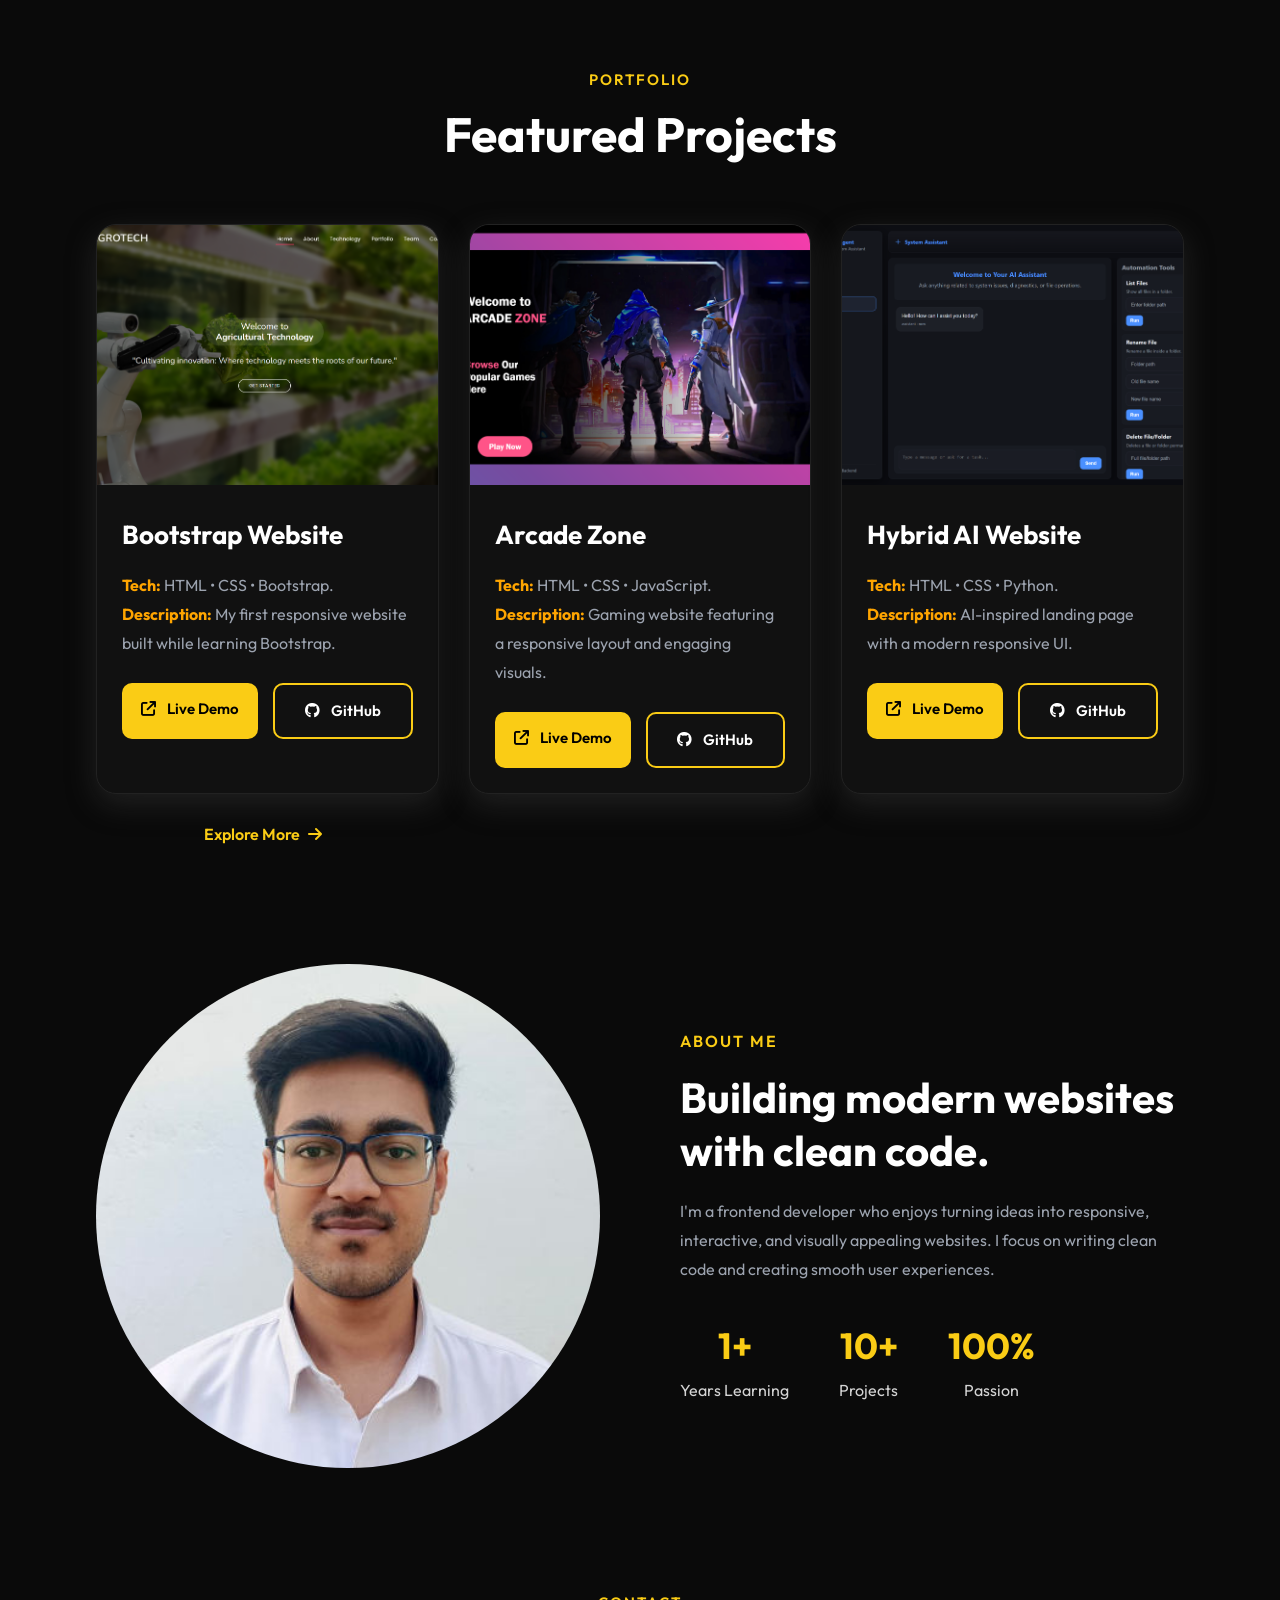
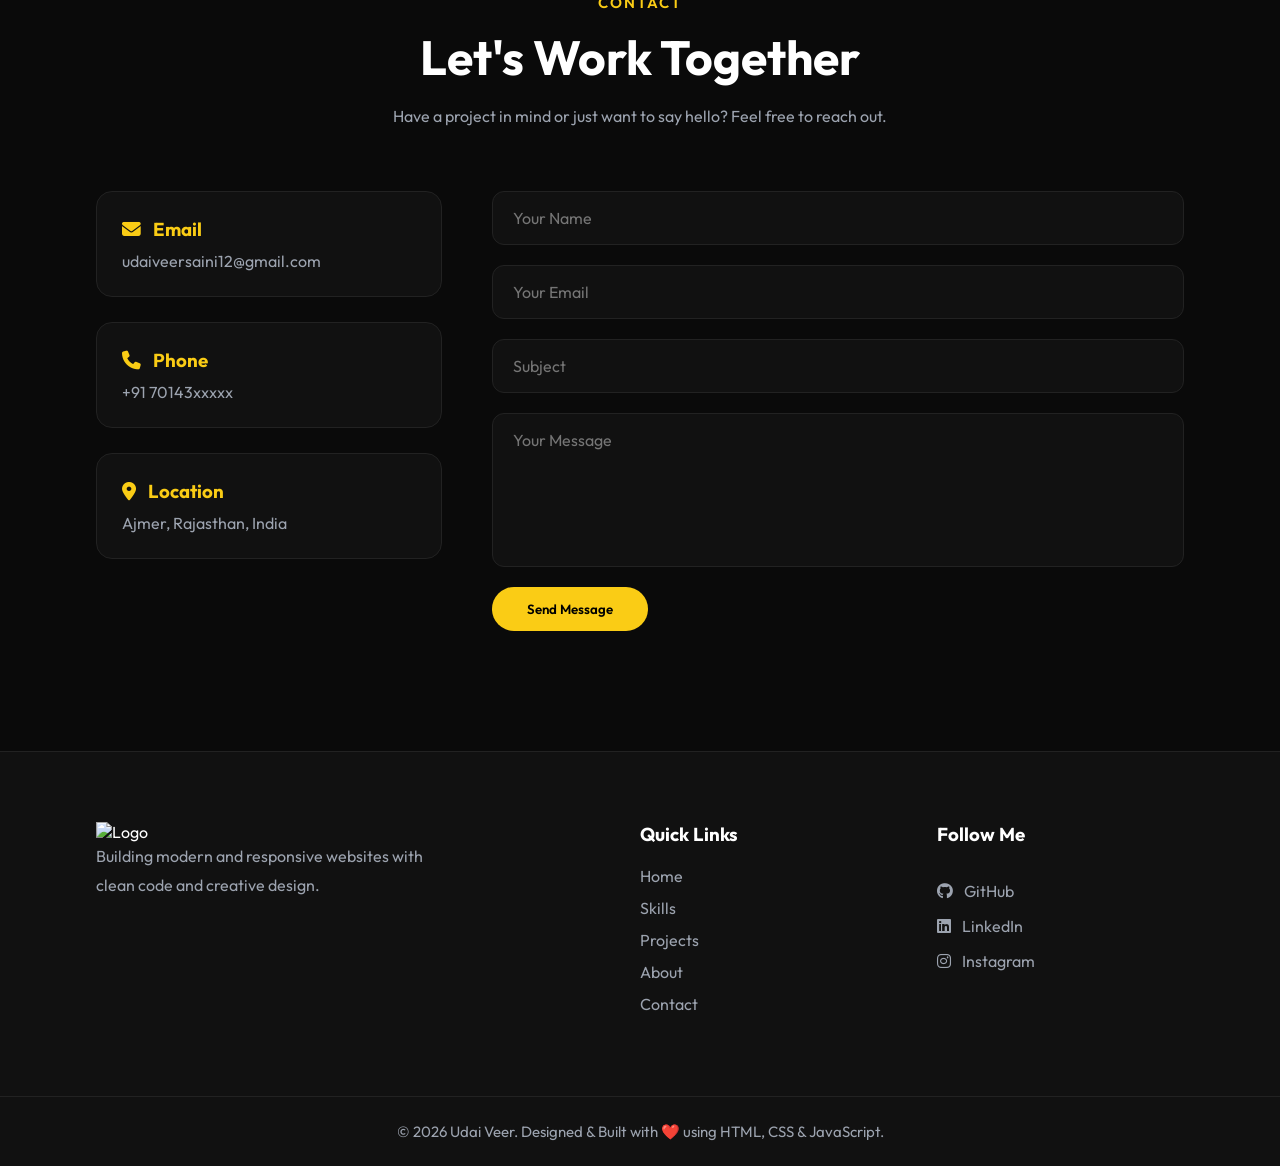
==== commit 55882d76: "Update index.html" ====
--- a/index.html
+++ b/index.html
@@ -97,15 +97,14 @@
 
 </section>
 
-<section class="work hidden" id="projects">
+<section class="work" id="projects">
 
     <div class="section-title">
         <span>PORTFOLIO</span>
         <h2>Featured Projects</h2>
     </div>
-
+    
     <div class="work-grid">
-
         <div class="project-card">
             <img src="assets/images/agrotech.png" alt="Project 1">
 
@@ -147,7 +146,9 @@
                     </div>
             </div>
         </div>
-
+        <div class="view-all">
+            <a href="projects.html">Explore More<i class="fa-solid fa-arrow-right"></i></a>
+        </div>
     </div>
 
 </section>
@@ -286,4 +287,4 @@
 </footer>
 <script src="script.js"></script>
 </body>
-</html>+</html>
--- a/style.css
+++ b/style.css
@@ -376,12 +376,12 @@
 .work{
     width:85%;
     margin:120px auto;
+    
     scroll-margin-top: 100px;
 }
 
 .work-grid{
     margin-top:60px;
-
     display:grid;
     grid-template-columns:repeat(3,1fr);
     gap:30px;
@@ -450,6 +450,33 @@
     font-size:15px;
     font-weight:600;
     transition:.3s ease;
+}
+
+.view-all{
+    margin-top:0px;
+    display:flex;
+    justify-content:center;
+}
+
+.view-all a{
+    text-decoration:none;
+    color:#facc15;
+    font-size:16px;
+    font-weight:600;
+    transition:.3s;
+}
+
+.view-all a i{
+    margin-left:8px;
+    transition:.3s;
+}
+
+.view-all a:hover{
+    color:#fde047;
+}
+
+.view-all a:hover i{
+    transform:translateX(8px);
 }
 
 .live-btn{
